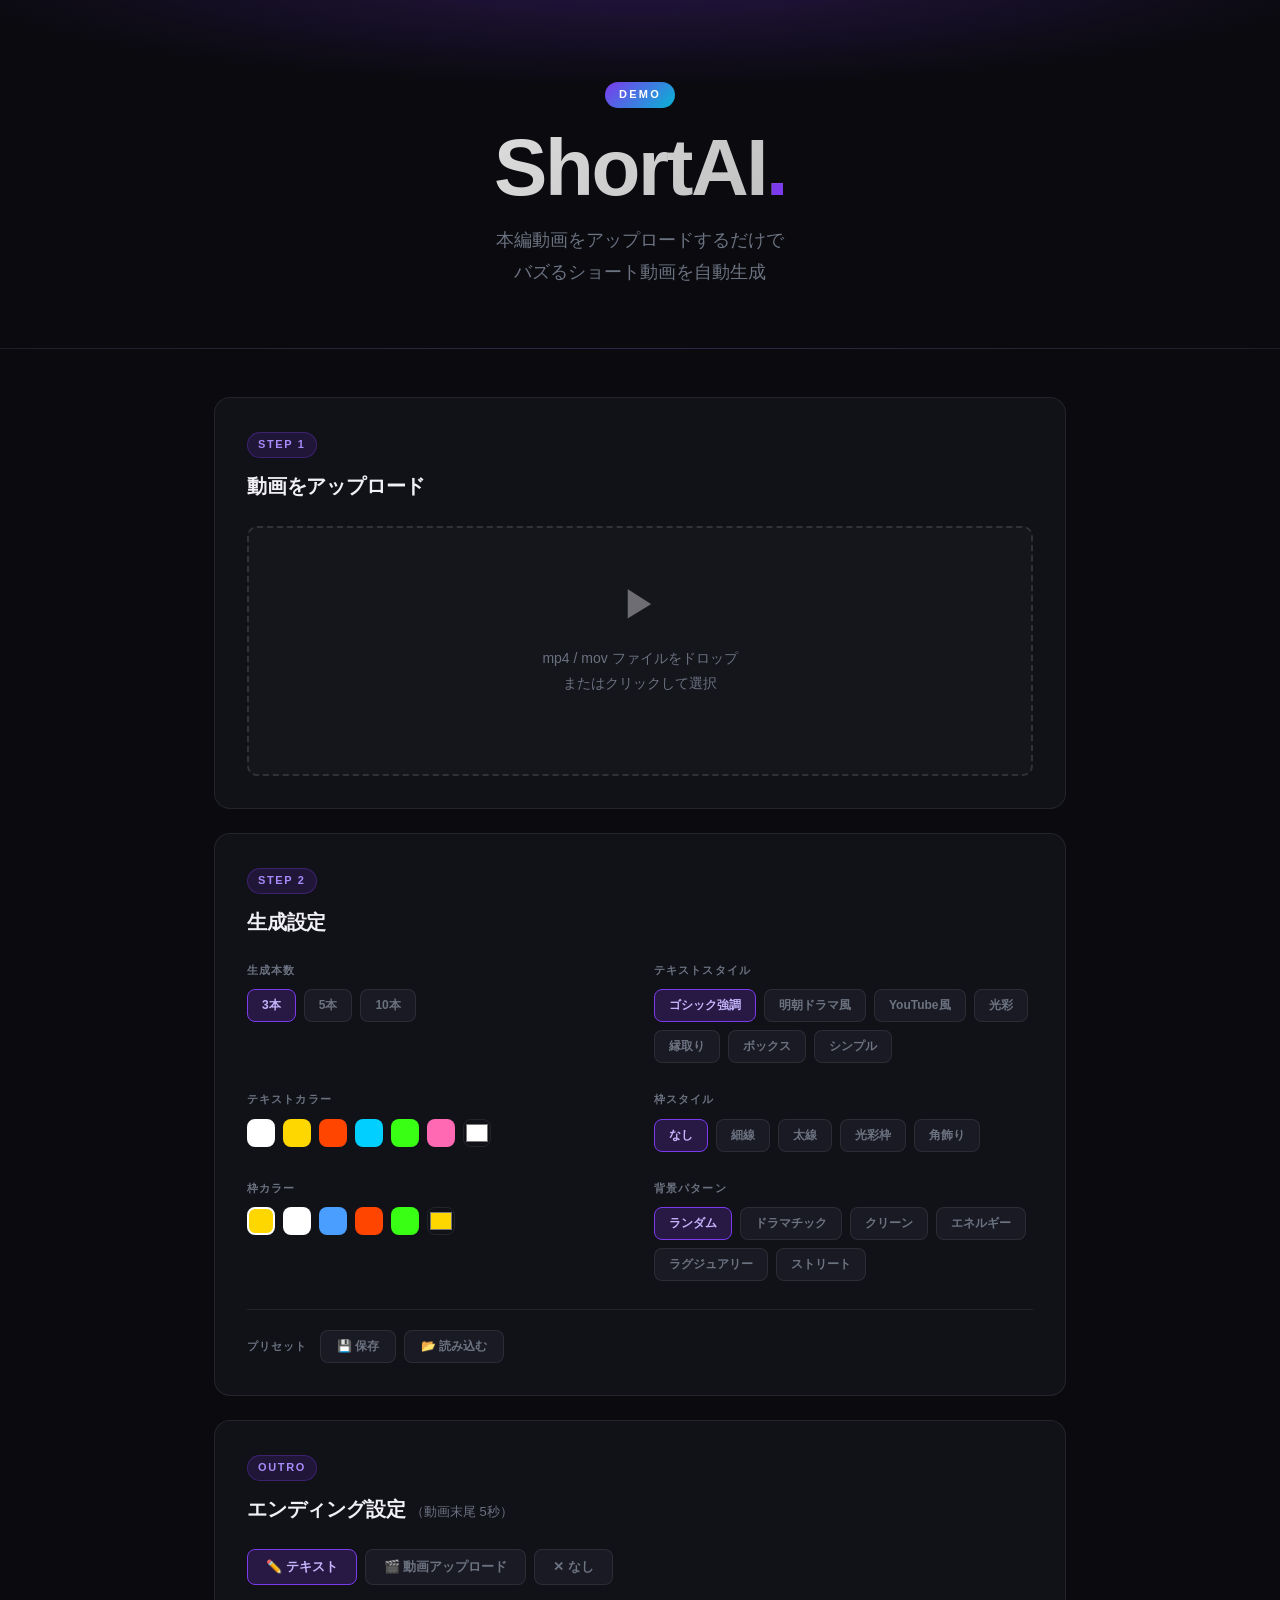
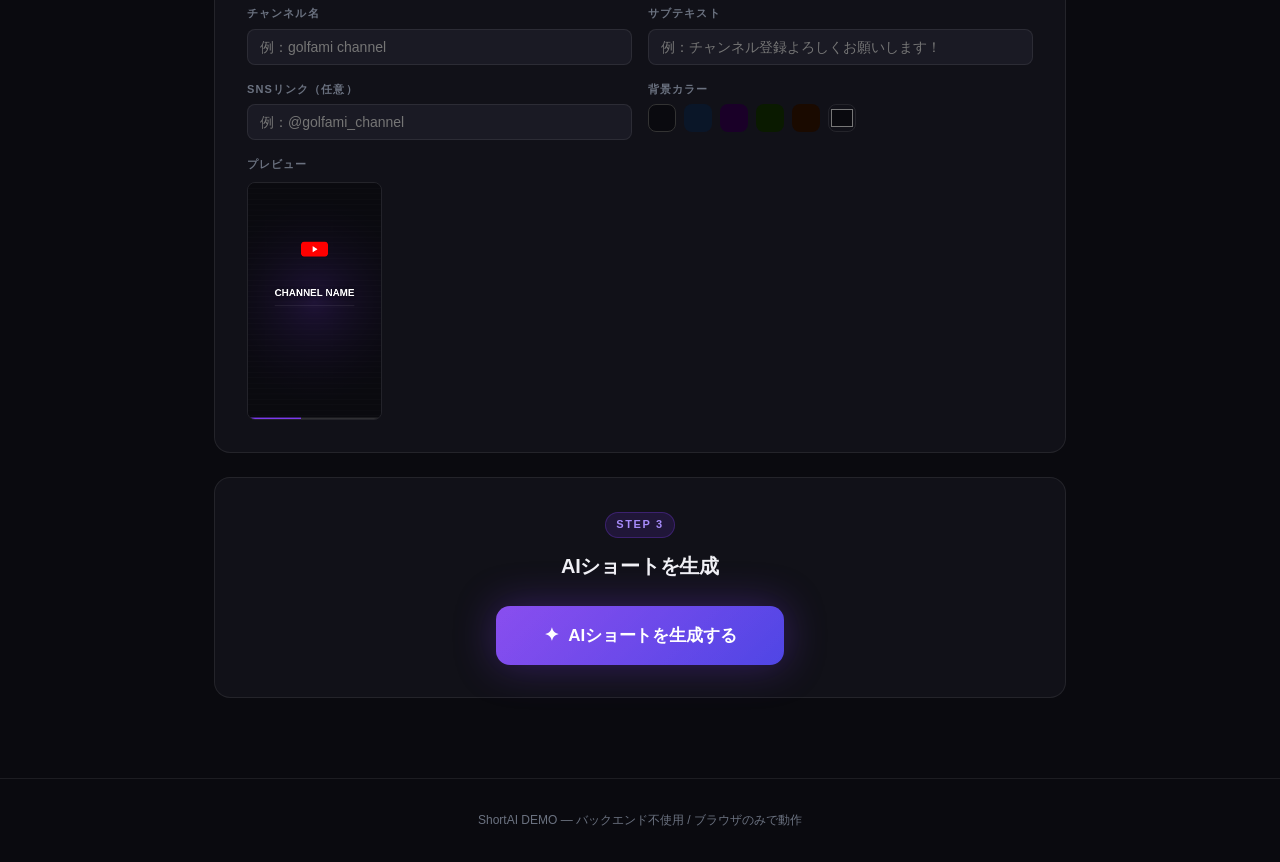
==== index.html @ 4ff707a5 "Initial commit: ShortAI demo app AI short video generation demo using HTML/CSS/JS only.  Co-Authored" ====
<!DOCTYPE html>
<html lang="ja">
<head>
  <meta charset="UTF-8" />
  <meta name="viewport" content="width=device-width, initial-scale=1.0" />
  <title>ShortAI — AIショート動画生成デモ</title>
  <link rel="stylesheet" href="style.css" />
</head>
<body>

  <!-- ========== HERO ========== -->
  <header class="hero">
    <div class="hero-badge">DEMO</div>
    <h1 class="hero-title">ShortAI<span class="hero-dot">.</span></h1>
    <p class="hero-subtitle">本編動画をアップロードするだけで<br>バズるショート動画を自動生成</p>
  </header>

  <!-- ========== MAIN APP ========== -->
  <main class="app-container">

    <!-- STEP 1: Upload -->
    <section class="card" id="upload-section">
      <div class="step-badge">STEP 1</div>
      <h2 class="card-title">動画をアップロード</h2>

      <div class="upload-zone" id="upload-zone">
        <input type="file" id="video-input" accept="video/mp4,video/quicktime,.mov" hidden />
        <div class="upload-icon">▶</div>
        <p class="upload-hint">mp4 / mov ファイルをドロップ<br>またはクリックして選択</p>
        <p class="upload-filename" id="upload-filename"></p>
      </div>

      <video id="source-video" controls style="display:none;"></video>
    </section>

    <!-- STEP 2: Settings -->
    <section class="card" id="settings-section">
      <div class="step-badge">STEP 2</div>
      <h2 class="card-title">生成設定</h2>

      <div class="settings-grid">

        <!-- 生成本数 -->
        <div class="setting-group">
          <label class="setting-label">生成本数</label>
          <div class="btn-group" id="count-group">
            <button class="toggle-btn active" data-value="3">3本</button>
            <button class="toggle-btn" data-value="5">5本</button>
            <button class="toggle-btn" data-value="10">10本</button>
          </div>
        </div>

        <!-- テキストスタイル -->
        <div class="setting-group">
          <label class="setting-label">テキストスタイル</label>
          <div class="btn-group" id="font-group">
            <button class="toggle-btn active" data-value="gothic">ゴシック強調</button>
            <button class="toggle-btn" data-value="mincho">明朝ドラマ風</button>
            <button class="toggle-btn" data-value="youtube">YouTube風</button>
            <button class="toggle-btn" data-value="glow">光彩</button>
            <button class="toggle-btn" data-value="stroke">縁取り</button>
            <button class="toggle-btn" data-value="box">ボックス</button>
            <button class="toggle-btn" data-value="simple">シンプル</button>
          </div>
        </div>

        <!-- テキストカラー -->
        <div class="setting-group">
          <label class="setting-label">テキストカラー</label>
          <div class="color-picker-row" id="text-color-group">
            <div class="color-dot active" data-color="#ffffff" style="background:#fff;" title="白"></div>
            <div class="color-dot" data-color="#FFD700" style="background:#FFD700;" title="ゴールド"></div>
            <div class="color-dot" data-color="#FF4500" style="background:#FF4500;" title="オレンジレッド"></div>
            <div class="color-dot" data-color="#00CFFF" style="background:#00CFFF;" title="シアン"></div>
            <div class="color-dot" data-color="#39FF14" style="background:#39FF14;" title="ネオングリーン"></div>
            <div class="color-dot" data-color="#FF69B4" style="background:#FF69B4;" title="ピンク"></div>
            <input type="color" id="custom-text-color" value="#ffffff" title="カスタム" />
          </div>
        </div>

        <!-- 枠スタイル -->
        <div class="setting-group">
          <label class="setting-label">枠スタイル</label>
          <div class="btn-group" id="border-group">
            <button class="toggle-btn active" data-value="none">なし</button>
            <button class="toggle-btn" data-value="thin">細線</button>
            <button class="toggle-btn" data-value="thick">太線</button>
            <button class="toggle-btn" data-value="glow">光彩枠</button>
            <button class="toggle-btn" data-value="corner">角飾り</button>
          </div>
        </div>

        <!-- 枠カラー -->
        <div class="setting-group">
          <label class="setting-label">枠カラー</label>
          <div class="color-picker-row" id="border-color-group">
            <div class="color-dot active" data-color="#FFD700" style="background:#FFD700;" title="ゴールド"></div>
            <div class="color-dot" data-color="#ffffff" style="background:#fff;" title="白"></div>
            <div class="color-dot" data-color="#4a9eff" style="background:#4a9eff;" title="ブルー"></div>
            <div class="color-dot" data-color="#FF4500" style="background:#FF4500;" title="レッド"></div>
            <div class="color-dot" data-color="#39FF14" style="background:#39FF14;" title="グリーン"></div>
            <input type="color" id="custom-border-color" value="#FFD700" title="カスタム" />
          </div>
        </div>

        <!-- パターン -->
        <div class="setting-group">
          <label class="setting-label">背景パターン</label>
          <div class="btn-group" id="pattern-group">
            <button class="toggle-btn active" data-value="random">ランダム</button>
            <button class="toggle-btn" data-value="dramatic">ドラマチック</button>
            <button class="toggle-btn" data-value="clean">クリーン</button>
            <button class="toggle-btn" data-value="energy">エネルギー</button>
            <button class="toggle-btn" data-value="luxury">ラグジュアリー</button>
            <button class="toggle-btn" data-value="street">ストリート</button>
          </div>
        </div>

      </div>

      <!-- プリセット保存 -->
      <div class="preset-bar">
        <span class="setting-label" style="margin:0;">プリセット</span>
        <div class="preset-actions">
          <button class="preset-btn" id="btn-save-preset">💾 保存</button>
          <button class="preset-btn" id="btn-load-preset">📂 読み込む</button>
        </div>
      </div>
    </section>

    <!-- STEP 2.5: Outro -->
    <section class="card" id="outro-section">
      <div class="step-badge">OUTRO</div>
      <h2 class="card-title">エンディング設定 <span class="card-title-sub">（動画末尾 5秒）</span></h2>

      <div class="outro-toggle-row">
        <button class="outro-mode-btn active" data-mode="text" id="outro-mode-text">✏️ テキスト</button>
        <button class="outro-mode-btn" data-mode="video" id="outro-mode-video">🎬 動画アップロード</button>
        <button class="outro-mode-btn" data-mode="none" id="outro-mode-none">✕ なし</button>
      </div>

      <!-- テキストモード -->
      <div id="outro-text-panel">
        <div class="outro-field-row">
          <div class="outro-field">
            <label class="setting-label">チャンネル名</label>
            <input type="text" id="outro-channel" placeholder="例：golfami channel" maxlength="40" />
          </div>
          <div class="outro-field">
            <label class="setting-label">サブテキスト</label>
            <input type="text" id="outro-sub" placeholder="例：チャンネル登録よろしくお願いします！" maxlength="60" />
          </div>
        </div>
        <div class="outro-field-row">
          <div class="outro-field">
            <label class="setting-label">SNSリンク（任意）</label>
            <input type="text" id="outro-sns" placeholder="例：@golfami_channel" maxlength="50" />
          </div>
          <div class="outro-field">
            <label class="setting-label">背景カラー</label>
            <div class="color-picker-row" id="outro-bg-group">
              <div class="color-dot active" data-color="#0a0a0f" style="background:#0a0a0f;border:1px solid #333;" title="ダーク"></div>
              <div class="color-dot" data-color="#0a1628" style="background:#0a1628;" title="ネイビー"></div>
              <div class="color-dot" data-color="#1a0028" style="background:#1a0028;" title="パープル"></div>
              <div class="color-dot" data-color="#0a1a00" style="background:#0a1a00;" title="グリーン"></div>
              <div class="color-dot" data-color="#1a0a00" style="background:#1a0a00;" title="ブラウン"></div>
              <input type="color" id="outro-bg-custom" value="#0a0a0f" />
            </div>
          </div>
        </div>
        <div class="outro-preview-wrap">
          <div class="outro-preview-label">プレビュー</div>
          <canvas id="outro-preview-canvas" width="270" height="480"></canvas>
        </div>
      </div>

      <!-- 動画モード -->
      <div id="outro-video-panel" style="display:none;">
        <div class="upload-zone upload-zone--sm" id="outro-upload-zone">
          <input type="file" id="outro-video-input" accept="video/mp4,video/quicktime,.mov" hidden />
          <div class="upload-icon" style="font-size:24px;">🎬</div>
          <p class="upload-hint">エンディング動画をドロップ<br>またはクリックして選択</p>
          <p class="upload-filename" id="outro-filename"></p>
        </div>
        <p class="outro-note">※ 先頭から5秒が使用されます。推奨：9:16縦型</p>
      </div>
    </section>

    <!-- STEP 3: Generate -->
    <section class="card center-card" id="generate-section">
      <div class="step-badge">STEP 3</div>
      <h2 class="card-title">AIショートを生成</h2>
      <button class="generate-btn" id="generate-btn">
        <span class="generate-icon">✦</span> AIショートを生成する
      </button>
    </section>

    <!-- RESULTS -->
    <section id="results-section" style="display:none;">
      <div class="results-header">
        <h2 class="results-title">生成されたショート動画</h2>
        <div class="results-actions">
          <button class="regen-btn" id="regen-btn">🎲 タイトルを再生成</button>
          <button class="regen-btn" id="dl-all-btn">⬇ 全てダウンロード</button>
        </div>
      </div>

      <!-- ツールバー：表示切替 / 選択操作 -->
      <div class="results-toolbar">
        <!-- 表示切替 -->
        <div class="view-toggle">
          <button class="view-btn active" id="btn-view-grid" title="グリッド表示">
            <svg width="16" height="16" viewBox="0 0 16 16" fill="currentColor">
              <rect x="0" y="0" width="6" height="6" rx="1"/><rect x="10" y="0" width="6" height="6" rx="1"/>
              <rect x="0" y="10" width="6" height="6" rx="1"/><rect x="10" y="10" width="6" height="6" rx="1"/>
            </svg>
            グリッド
          </button>
          <button class="view-btn" id="btn-view-list" title="リスト表示">
            <svg width="16" height="16" viewBox="0 0 16 16" fill="currentColor">
              <rect x="0" y="1" width="16" height="3" rx="1"/><rect x="0" y="7" width="16" height="3" rx="1"/>
              <rect x="0" y="13" width="16" height="3" rx="1"/>
            </svg>
            リスト
          </button>
        </div>

        <!-- 選択操作 -->
        <div class="select-toolbar">
          <button class="sel-btn" id="btn-select-all">☑ 全選択</button>
          <button class="sel-btn" id="btn-deselect-all">☐ 全解除</button>
          <button class="sel-btn sel-btn--dl" id="btn-dl-selected" disabled>⬇ 選択をDL (<span id="sel-count">0</span>)</button>
        </div>
      </div>

      <div class="previews-grid" id="previews-grid"></div>
    </section>

  </main>

  <footer class="footer">
    <p>ShortAI DEMO — バックエンド不使用 / ブラウザのみで動作</p>
  </footer>

  <!-- Preset Modal -->
  <div class="modal-overlay" id="preset-save-modal">
    <div class="modal">
      <h3>プリセットを保存</h3>
      <div class="modal-field">
        <label>プリセット名</label>
        <input type="text" id="preset-name-input" placeholder="例：ゴルフ動画用" />
      </div>
      <div class="modal-btns">
        <button class="modal-btn-primary" id="preset-save-confirm">保存</button>
        <button class="modal-btn-cancel" id="preset-save-cancel">キャンセル</button>
      </div>
    </div>
  </div>

  <div class="modal-overlay" id="preset-load-modal">
    <div class="modal">
      <h3>保存済みプリセット</h3>
      <div id="preset-list"></div>
      <div class="modal-btns">
        <button class="modal-btn-cancel" id="preset-load-close">閉じる</button>
      </div>
    </div>
  </div>

  <div class="toast" id="toast"></div>

  <script src="script.js"></script>
</body>
</html>
---- style.css ----
/* ===== RESET & BASE ===== */
*, *::before, *::after { box-sizing: border-box; margin: 0; padding: 0; }

:root {
  --bg: #0a0a0f;
  --surface: #111118;
  --surface2: #1a1a24;
  --border: rgba(255,255,255,0.08);
  --accent: #7c3aed;
  --accent2: #06b6d4;
  --text: #f1f1f5;
  --muted: #6b7280;
  --radius: 16px;
  --radius-sm: 10px;
}

html { scroll-behavior: smooth; }

body {
  background: var(--bg);
  color: var(--text);
  font-family: -apple-system, 'Hiragino Sans', 'Yu Gothic UI', sans-serif;
  min-height: 100vh;
  line-height: 1.6;
}

/* ===== HERO ===== */
.hero {
  text-align: center;
  padding: 80px 24px 60px;
  background: radial-gradient(ellipse 80% 50% at 50% -10%, rgba(124,58,237,0.25) 0%, transparent 70%);
  border-bottom: 1px solid var(--border);
}
.hero-badge {
  display: inline-block;
  background: linear-gradient(135deg, var(--accent), var(--accent2));
  color: #fff;
  font-size: 11px;
  font-weight: 700;
  letter-spacing: 0.2em;
  padding: 4px 14px;
  border-radius: 999px;
  margin-bottom: 20px;
}
.hero-title {
  font-size: clamp(48px, 8vw, 80px);
  font-weight: 900;
  letter-spacing: -0.03em;
  background: linear-gradient(135deg, #fff 0%, rgba(255,255,255,0.6) 100%);
  -webkit-background-clip: text;
  -webkit-text-fill-color: transparent;
  background-clip: text;
  line-height: 1;
  margin-bottom: 4px;
}
.hero-dot { -webkit-text-fill-color: #7c3aed; }
.hero-subtitle {
  color: var(--muted);
  font-size: clamp(15px, 2.5vw, 18px);
  margin-top: 16px;
  line-height: 1.8;
}

/* ===== APP CONTAINER ===== */
.app-container {
  max-width: 900px;
  margin: 0 auto;
  padding: 48px 24px 80px;
  display: flex;
  flex-direction: column;
  gap: 24px;
}

/* ===== CARD ===== */
.card {
  background: var(--surface);
  border: 1px solid var(--border);
  border-radius: var(--radius);
  padding: 32px;
  position: relative;
  transition: border-color 0.2s;
}
.card:hover { border-color: rgba(124,58,237,0.3); }
.center-card { text-align: center; }

.step-badge {
  display: inline-block;
  background: rgba(124,58,237,0.15);
  color: #a78bfa;
  font-size: 11px;
  font-weight: 700;
  letter-spacing: 0.15em;
  padding: 3px 10px;
  border-radius: 999px;
  margin-bottom: 12px;
  border: 1px solid rgba(124,58,237,0.3);
}
.card-title {
  font-size: 20px;
  font-weight: 700;
  margin-bottom: 24px;
  letter-spacing: -0.01em;
}

/* ===== UPLOAD ZONE ===== */
.upload-zone {
  border: 2px dashed rgba(255,255,255,0.12);
  border-radius: var(--radius-sm);
  padding: 48px 24px;
  text-align: center;
  cursor: pointer;
  transition: all 0.2s;
  background: rgba(255,255,255,0.02);
}
.upload-zone:hover, .upload-zone.drag-over {
  border-color: var(--accent);
  background: rgba(124,58,237,0.06);
}
.upload-icon { font-size: 36px; margin-bottom: 12px; opacity: 0.4; }
.upload-hint { color: var(--muted); font-size: 14px; line-height: 1.8; }
.upload-filename { margin-top: 12px; font-size: 13px; color: #a78bfa; font-weight: 600; min-height: 18px; }
#source-video {
  margin-top: 20px; width: 100%;
  border-radius: var(--radius-sm); max-height: 300px; background: #000;
}

/* ===== SETTINGS ===== */
.settings-grid {
  display: grid;
  grid-template-columns: 1fr 1fr;
  gap: 28px;
}
@media (max-width: 600px) { .settings-grid { grid-template-columns: 1fr; } }

.setting-group {}
.setting-label {
  display: block;
  font-size: 11px;
  font-weight: 700;
  color: var(--muted);
  letter-spacing: 0.1em;
  text-transform: uppercase;
  margin-bottom: 10px;
}

.btn-group { display: flex; flex-wrap: wrap; gap: 8px; }

.toggle-btn {
  background: var(--surface2);
  color: var(--muted);
  border: 1px solid var(--border);
  border-radius: 8px;
  padding: 7px 14px;
  font-size: 12px;
  font-weight: 600;
  cursor: pointer;
  transition: all 0.15s;
  font-family: inherit;
}
.toggle-btn:hover { border-color: var(--accent); color: var(--text); }
.toggle-btn.active {
  background: rgba(124,58,237,0.2);
  border-color: var(--accent);
  color: #c4b5fd;
}

/* ===== COLOR PICKER ROW ===== */
.color-picker-row {
  display: flex;
  align-items: center;
  gap: 8px;
  flex-wrap: wrap;
}
.color-dot {
  width: 28px; height: 28px;
  border-radius: 8px;
  cursor: pointer;
  border: 2px solid transparent;
  transition: border-color 0.15s, transform 0.15s;
  flex-shrink: 0;
}
.color-dot:hover { transform: scale(1.12); }
.color-dot.active { border-color: #fff; }
.color-picker-row input[type=color] {
  width: 28px; height: 28px;
  border-radius: 8px;
  border: 1px solid var(--border);
  background: none;
  cursor: pointer;
  padding: 0;
  flex-shrink: 0;
}

/* ===== PRESET BAR ===== */
.preset-bar {
  display: flex;
  align-items: center;
  gap: 12px;
  margin-top: 28px;
  padding-top: 20px;
  border-top: 1px solid var(--border);
}
.preset-actions { display: flex; gap: 8px; }
.preset-btn {
  background: var(--surface2);
  border: 1px solid var(--border);
  color: var(--muted);
  padding: 7px 16px;
  border-radius: 8px;
  font-size: 12px;
  font-weight: 600;
  cursor: pointer;
  transition: all 0.15s;
  font-family: inherit;
}
.preset-btn:hover { border-color: var(--accent2); color: var(--accent2); }

/* ===== OUTRO SECTION ===== */
.card-title-sub {
  font-size: 13px;
  font-weight: 400;
  color: var(--muted);
  letter-spacing: 0;
}
.outro-toggle-row {
  display: flex;
  gap: 8px;
  margin-bottom: 20px;
  flex-wrap: wrap;
}
.outro-mode-btn {
  padding: 8px 18px;
  background: var(--surface2);
  border: 1px solid var(--border);
  border-radius: 8px;
  color: var(--muted);
  font-size: 13px;
  font-weight: 600;
  cursor: pointer;
  transition: all 0.15s;
  font-family: inherit;
}
.outro-mode-btn:hover { border-color: #555; color: var(--text); }
.outro-mode-btn.active {
  background: rgba(124,58,237,0.2);
  border-color: var(--accent);
  color: #c4b5fd;
}
.outro-field-row {
  display: grid;
  grid-template-columns: 1fr 1fr;
  gap: 16px;
  margin-bottom: 16px;
}
@media (max-width: 600px) { .outro-field-row { grid-template-columns: 1fr; } }
.outro-field {}
.outro-field label { display: block; font-size: 11px; font-weight: 700; color: var(--muted); letter-spacing: .1em; text-transform: uppercase; margin-bottom: 6px; }
.outro-field input {
  width: 100%;
  background: var(--surface2);
  border: 1px solid var(--border);
  border-radius: 8px;
  color: var(--text);
  font-size: 14px;
  padding: 9px 12px;
  outline: none;
  font-family: inherit;
  transition: border-color 0.15s;
}
.outro-field input:focus { border-color: var(--accent); }
.outro-preview-wrap {
  margin-top: 8px;
  display: flex;
  flex-direction: column;
  gap: 8px;
}
.outro-preview-label {
  font-size: 11px;
  font-weight: 700;
  color: var(--muted);
  letter-spacing: .1em;
  text-transform: uppercase;
}
#outro-preview-canvas {
  width: 135px;
  border-radius: 8px;
  border: 1px solid var(--border);
}
.upload-zone--sm { padding: 28px 16px; }
.outro-note {
  font-size: 12px;
  color: var(--muted);
  margin-top: 10px;
  letter-spacing: 0.03em;
}

/* ===== GENERATE BUTTON ===== */
.generate-btn {
  display: inline-flex;
  align-items: center;
  gap: 10px;
  background: linear-gradient(135deg, var(--accent), #4f46e5);
  color: #fff;
  border: none;
  border-radius: 14px;
  padding: 18px 48px;
  font-size: 17px;
  font-weight: 700;
  cursor: pointer;
  transition: all 0.2s;
  font-family: inherit;
  letter-spacing: -0.01em;
  box-shadow: 0 0 40px rgba(124,58,237,0.35);
  position: relative;
  overflow: hidden;
}
.generate-btn::after {
  content: '';
  position: absolute; inset: 0;
  background: linear-gradient(135deg, rgba(255,255,255,0.1), transparent);
  pointer-events: none;
}
.generate-btn:hover { transform: translateY(-2px); box-shadow: 0 4px 60px rgba(124,58,237,0.5); }
.generate-btn:active { transform: translateY(0); }
.generate-btn.loading { pointer-events: none; opacity: 0.7; }
.generate-icon { font-size: 18px; }

/* ===== SCENE BADGE ===== */
.scene-badge {
  padding: 2px 14px 8px;
  display: flex;
  align-items: center;
  gap: 8px;
  flex-wrap: wrap;
}
.scene-type {
  font-size: 11px;
  font-weight: 700;
  background: rgba(6,182,212,0.15);
  color: var(--accent2);
  border: 1px solid rgba(6,182,212,0.3);
  padding: 2px 8px;
  border-radius: 999px;
}
.scene-time {
  font-size: 11px;
  color: var(--muted);
  font-weight: 600;
  letter-spacing: 0.04em;
}

/* ===== RESULTS ===== */
#results-section { margin-top: 16px; }

.results-header {
  display: flex;
  align-items: center;
  justify-content: space-between;
  margin-bottom: 16px;
  flex-wrap: wrap;
  gap: 12px;
}
.results-title { font-size: 22px; font-weight: 700; letter-spacing: -0.02em; }
.results-actions { display: flex; gap: 8px; flex-wrap: wrap; }

.regen-btn {
  background: var(--surface);
  border: 1px solid var(--border);
  color: var(--text);
  padding: 10px 18px;
  border-radius: 10px;
  font-size: 13px;
  font-weight: 600;
  cursor: pointer;
  transition: all 0.15s;
  font-family: inherit;
}
.regen-btn:hover { border-color: var(--accent2); color: var(--accent2); }

/* ===== RESULTS TOOLBAR ===== */
.results-toolbar {
  display: flex;
  align-items: center;
  justify-content: space-between;
  flex-wrap: wrap;
  gap: 12px;
  padding: 12px 16px;
  background: var(--surface);
  border: 1px solid var(--border);
  border-radius: 12px;
  margin-bottom: 20px;
}

/* View toggle */
.view-toggle { display: flex; gap: 4px; }
.view-btn {
  display: flex;
  align-items: center;
  gap: 6px;
  padding: 7px 14px;
  background: transparent;
  border: 1px solid var(--border);
  border-radius: 8px;
  color: var(--muted);
  font-size: 12px;
  font-weight: 600;
  cursor: pointer;
  transition: all 0.15s;
  font-family: inherit;
}
.view-btn:hover { border-color: #555; color: var(--text); }
.view-btn.active {
  background: rgba(124,58,237,0.2);
  border-color: var(--accent);
  color: #c4b5fd;
}

/* Selection toolbar */
.select-toolbar { display: flex; gap: 8px; flex-wrap: wrap; align-items: center; }
.sel-btn {
  padding: 7px 14px;
  background: var(--surface2);
  border: 1px solid var(--border);
  border-radius: 8px;
  color: var(--muted);
  font-size: 12px;
  font-weight: 600;
  cursor: pointer;
  transition: all 0.15s;
  font-family: inherit;
}
.sel-btn:hover { border-color: #555; color: var(--text); }
.sel-btn--dl {
  background: rgba(74,158,255,0.1);
  border-color: rgba(74,158,255,0.3);
  color: #60a5fa;
}
.sel-btn--dl:hover:not(:disabled) { background: #4a9eff; color: #fff; border-color: #4a9eff; }
.sel-btn--dl:disabled { opacity: 0.4; cursor: not-allowed; }

/* Selection checkbox on card */
.card-select-check {
  position: absolute;
  top: 10px;
  right: 10px;
  z-index: 20;
  cursor: pointer;
}
.card-select-check input { display: none; }
.card-check-box {
  display: block;
  width: 22px; height: 22px;
  border-radius: 6px;
  border: 2px solid rgba(255,255,255,0.4);
  background: rgba(0,0,0,0.5);
  backdrop-filter: blur(4px);
  transition: all 0.15s;
  position: relative;
}
.card-select-check input:checked + .card-check-box {
  background: var(--accent);
  border-color: var(--accent);
}
.card-select-check input:checked + .card-check-box::after {
  content: '✓';
  position: absolute;
  inset: 0;
  display: flex;
  align-items: center;
  justify-content: center;
  color: #fff;
  font-size: 13px;
  font-weight: 700;
}
.short-card.selected {
  border-color: var(--accent);
  box-shadow: 0 0 0 2px rgba(124,58,237,0.4);
}

/* ===== LIST VIEW ===== */
.previews-list {
  display: flex;
  flex-direction: column;
  gap: 12px;
}
.previews-list .short-card {
  display: grid;
  grid-template-columns: auto 100px 1fr auto;
  align-items: center;
  gap: 16px;
  padding: 12px 16px;
  border-radius: 12px;
}
.previews-list .short-card-label {
  padding: 0;
  font-size: 11px;
  white-space: nowrap;
}
.previews-list .scene-badge { padding: 0; }
.previews-list .short-canvas-wrap {
  width: 100px;
  flex-shrink: 0;
  border-radius: 8px;
}
.previews-list .card-select-check { position: relative; top: auto; right: auto; }
.previews-list .short-card-actions {
  padding: 0;
  flex-direction: column;
  gap: 6px;
  min-width: 140px;
}
/* List-view meta */
.card-list-meta { display: none; flex-direction: column; gap: 4px; flex: 1; }
.previews-list .card-list-meta { display: flex; }
.list-meta-title {
  font-size: 14px;
  font-weight: 700;
  color: var(--text);
  line-height: 1.4;
}
.list-meta-scene {
  font-size: 12px;
  color: var(--muted);
}
/* Hide scene badge + label redundancy in list mode */
.previews-list .short-card-label,
.previews-list .scene-badge { display: none; }

/* ===== PREVIEWS GRID ===== */
.previews-grid {
  display: grid;
  grid-template-columns: repeat(auto-fill, minmax(200px, 1fr));
  gap: 20px;
}

/* ===== SHORT CARD ===== */
.short-card {
  background: var(--surface);
  border: 1px solid var(--border);
  border-radius: var(--radius);
  overflow: hidden;
  transition: transform 0.2s, box-shadow 0.2s;
}
.short-card:hover {
  transform: translateY(-4px);
  box-shadow: 0 12px 40px rgba(0,0,0,0.5);
}

.short-card-label {
  padding: 10px 14px 6px;
  font-size: 11px;
  font-weight: 700;
  letter-spacing: 0.1em;
  color: var(--muted);
  text-transform: uppercase;
}

/* Canvas wrap — 9:16 */
.short-canvas-wrap {
  position: relative;
  width: 100%;
  aspect-ratio: 9 / 16;
  overflow: hidden;
  background: #000;
  cursor: pointer;
}
/* Show scrub cursor at bottom of canvas */
.short-canvas-wrap.is-playing { cursor: default; }
.short-canvas-wrap.is-playing:hover { cursor: ew-resize; }
.short-canvas {
  width: 100%;
  height: 100%;
  display: block;
  object-fit: cover;
}

/* Play button overlay */
.card-play-btn {
  position: absolute;
  bottom: 12px;
  left: 50%;
  transform: translateX(-50%);
  width: 48px;
  height: 48px;
  border-radius: 50%;
  background: rgba(0,0,0,0.55);
  border: 2px solid rgba(255,255,255,0.7);
  color: #fff;
  font-size: 16px;
  cursor: pointer;
  display: flex;
  align-items: center;
  justify-content: center;
  backdrop-filter: blur(4px);
  transition: all 0.2s;
  z-index: 10;
  opacity: 0;
}
.short-canvas-wrap:hover .card-play-btn { opacity: 1; }
.card-play-btn.active {
  opacity: 1;
  background: rgba(124,58,237,0.75);
  border-color: #a78bfa;
}
.card-play-btn:hover {
  transform: translateX(-50%) scale(1.1);
  background: rgba(124,58,237,0.85);
  border-color: #a78bfa;
}

.short-video-overlay {
  position: absolute;
  inset: 0;
  width: 100%; height: 100%;
  object-fit: cover;
  opacity: 0;
  transition: opacity 0.3s;
  z-index: 2;
}
.short-card:hover .short-video-overlay { opacity: 0.6; }

/* Card meta */
.short-card-meta {
  padding: 10px 14px 6px;
  display: flex;
  align-items: center;
  justify-content: space-between;
}
.short-card-num { font-size: 12px; color: var(--muted); font-weight: 600; }
.short-card-tag {
  font-size: 10px;
  background: rgba(124,58,237,0.15);
  color: #a78bfa;
  padding: 3px 8px;
  border-radius: 999px;
  font-weight: 700;
  letter-spacing: 0.05em;
  border: 1px solid rgba(124,58,237,0.25);
}

/* Card actions */
.short-card-actions {
  display: flex;
  gap: 8px;
  padding: 0 12px 14px;
}
.short-dl-btn {
  flex: 1;
  padding: 8px;
  background: rgba(74,158,255,0.1);
  border: 1px solid rgba(74,158,255,0.3);
  border-radius: 8px;
  color: #60a5fa;
  font-size: 12px;
  font-weight: 700;
  cursor: pointer;
  transition: all 0.15s;
  font-family: inherit;
  text-align: center;
}
.short-dl-btn:hover { background: #4a9eff; color: #fff; border-color: #4a9eff; }
.short-regen-btn {
  width: 36px;
  padding: 8px;
  background: var(--surface2);
  border: 1px solid var(--border);
  border-radius: 8px;
  color: var(--muted);
  font-size: 14px;
  cursor: pointer;
  transition: all 0.15s;
  text-align: center;
}
.short-regen-btn:hover { border-color: var(--accent); color: var(--text); }

/* ===== LOADING SPINNER ===== */
.loading-overlay {
  display: none;
  position: fixed; inset: 0;
  background: rgba(10,10,15,0.85);
  z-index: 100;
  align-items: center;
  justify-content: center;
  flex-direction: column;
  gap: 20px;
  backdrop-filter: blur(8px);
}
.loading-overlay.show { display: flex; }
.spinner {
  width: 56px; height: 56px;
  border: 3px solid rgba(124,58,237,0.2);
  border-top-color: var(--accent);
  border-radius: 50%;
  animation: spin 0.8s linear infinite;
}
@keyframes spin { to { transform: rotate(360deg); } }
.loading-text { color: var(--text); font-size: 16px; font-weight: 600; }
.loading-sub { color: var(--muted); font-size: 13px; }

.analysis-bar-wrap {
  width: 260px;
  height: 4px;
  background: rgba(255,255,255,0.1);
  border-radius: 2px;
  overflow: hidden;
  margin-top: 4px;
}
.analysis-bar {
  height: 100%;
  background: linear-gradient(90deg, var(--accent), var(--accent2));
  border-radius: 2px;
  transition: width 0.3s ease;
  width: 0%;
}

/* ===== MODAL ===== */
.modal-overlay {
  display: none;
  position: fixed; inset: 0;
  background: rgba(0,0,0,0.7);
  z-index: 200;
  align-items: center;
  justify-content: center;
  backdrop-filter: blur(6px);
}
.modal-overlay.open { display: flex; }
.modal {
  background: #1a1a24;
  border: 1px solid rgba(255,255,255,0.1);
  border-radius: 16px;
  padding: 28px;
  width: 90%; max-width: 440px;
}
.modal h3 { font-size: 16px; font-weight: 700; margin-bottom: 20px; }
.modal-field { margin-bottom: 16px; }
.modal-field label { display: block; font-size: 12px; color: var(--muted); margin-bottom: 6px; }
.modal-field input {
  width: 100%; background: #111118; border: 1px solid rgba(255,255,255,0.1);
  border-radius: 8px; color: #fff; font-size: 14px; padding: 10px 12px;
  outline: none; font-family: inherit;
}
.modal-field input:focus { border-color: var(--accent); }
.modal-btns { display: flex; gap: 10px; margin-top: 16px; }
.modal-btns button { flex: 1; padding: 10px; border-radius: 8px; cursor: pointer; font-size: 13px; font-family: inherit; font-weight: 600; }
.modal-btn-primary { background: var(--accent); border: none; color: #fff; }
.modal-btn-primary:hover { opacity: 0.85; }
.modal-btn-cancel { background: var(--surface2); border: 1px solid var(--border); color: var(--muted); }
.modal-btn-cancel:hover { color: var(--text); }

/* Preset list */
.preset-item {
  display: flex; align-items: center; justify-content: space-between;
  padding: 10px 0; border-bottom: 1px solid rgba(255,255,255,0.06);
  font-size: 14px;
}
.preset-item:last-child { border-bottom: none; }
.preset-apply-btn {
  padding: 5px 12px; background: var(--accent); border: none;
  border-radius: 6px; color: #fff; font-size: 12px; cursor: pointer;
}
.preset-delete-btn {
  padding: 5px 10px; background: var(--surface2); border: 1px solid var(--border);
  border-radius: 6px; color: var(--muted); font-size: 12px; cursor: pointer;
}

/* ===== TOAST ===== */
.toast {
  position: fixed;
  bottom: 28px; right: 28px;
  background: #1a1a24;
  border: 1px solid rgba(255,255,255,0.12);
  border-radius: 10px;
  padding: 12px 20px;
  font-size: 13px;
  color: var(--text);
  z-index: 300;
  opacity: 0;
  transform: translateY(8px);
  transition: opacity 0.3s, transform 0.3s;
  pointer-events: none;
}
.toast.show { opacity: 1; transform: translateY(0); }

/* ===== FOOTER ===== */
.footer {
  text-align: center;
  padding: 32px 24px;
  color: var(--muted);
  font-size: 12px;
  border-top: 1px solid var(--border);
}

/* ===== SCROLLBAR ===== */
::-webkit-scrollbar { width: 6px; }
::-webkit-scrollbar-track { background: var(--bg); }
::-webkit-scrollbar-thumb { background: var(--surface2); border-radius: 3px; }
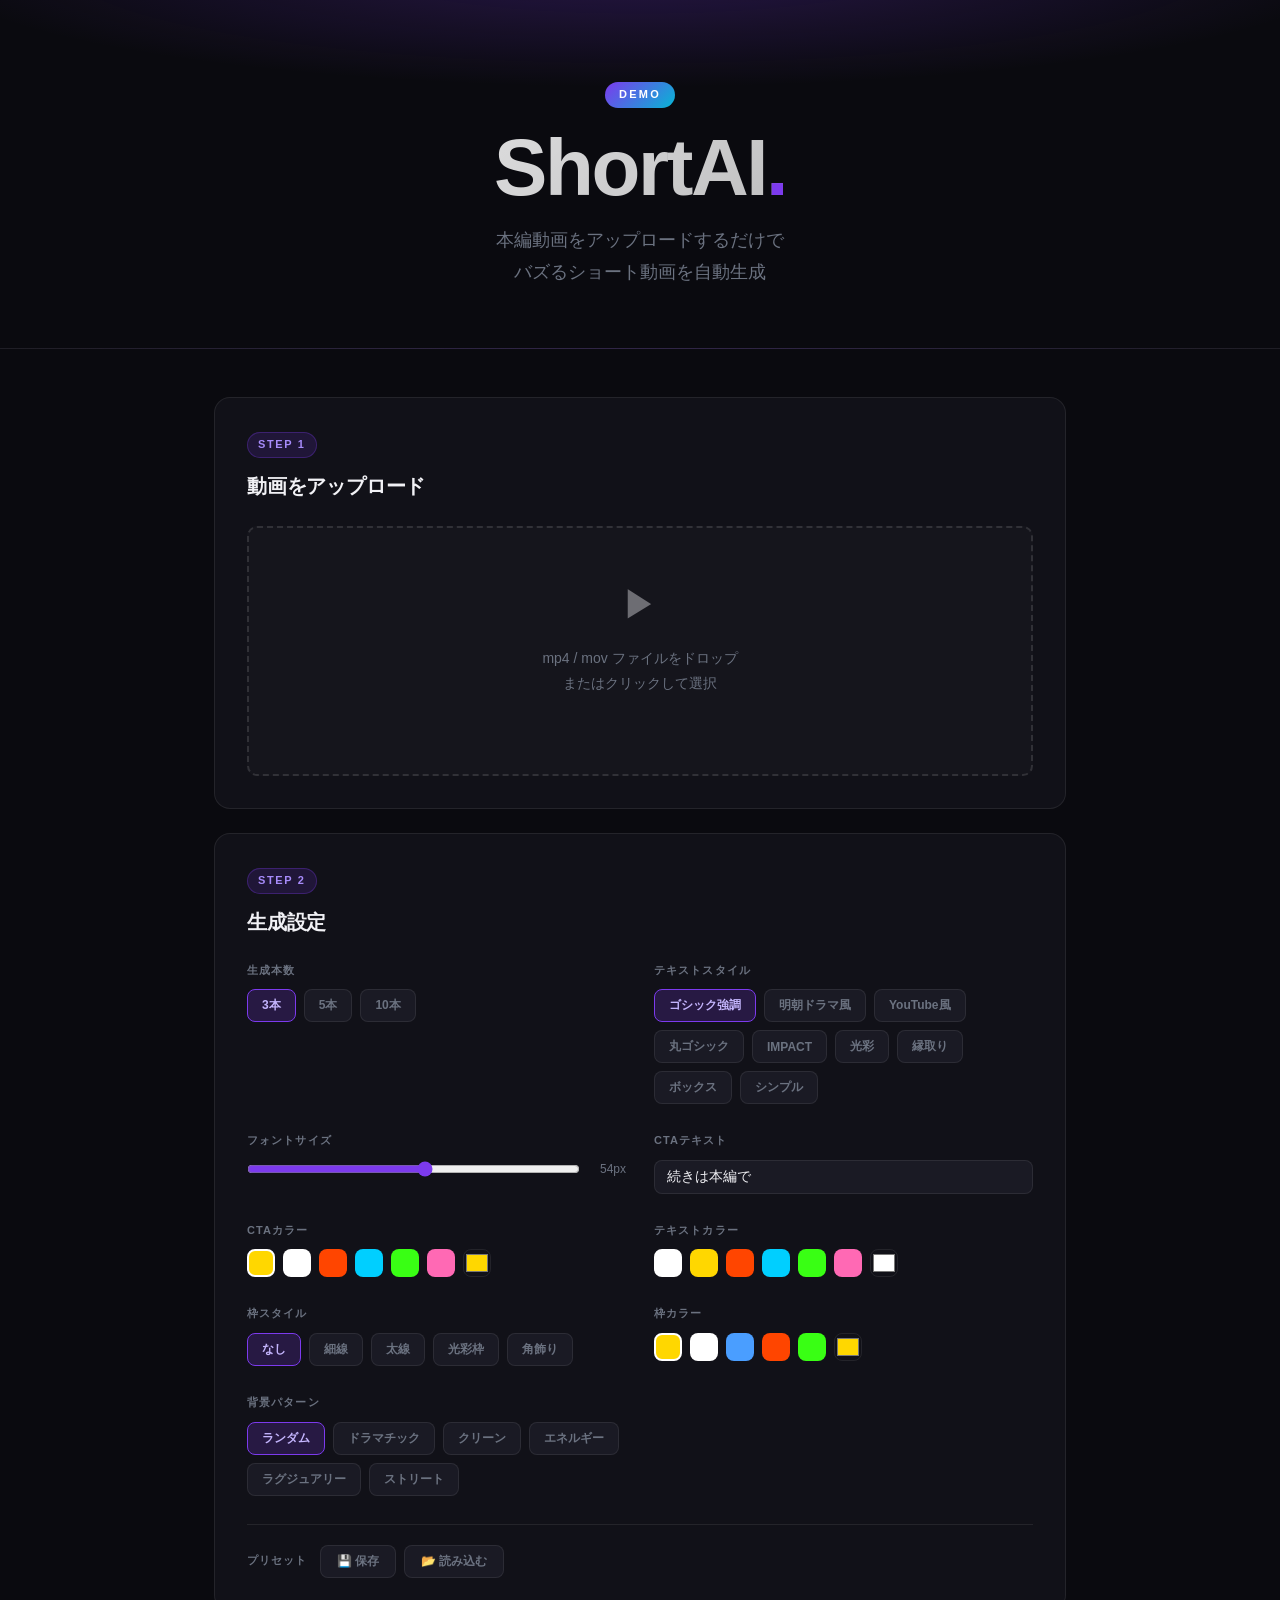
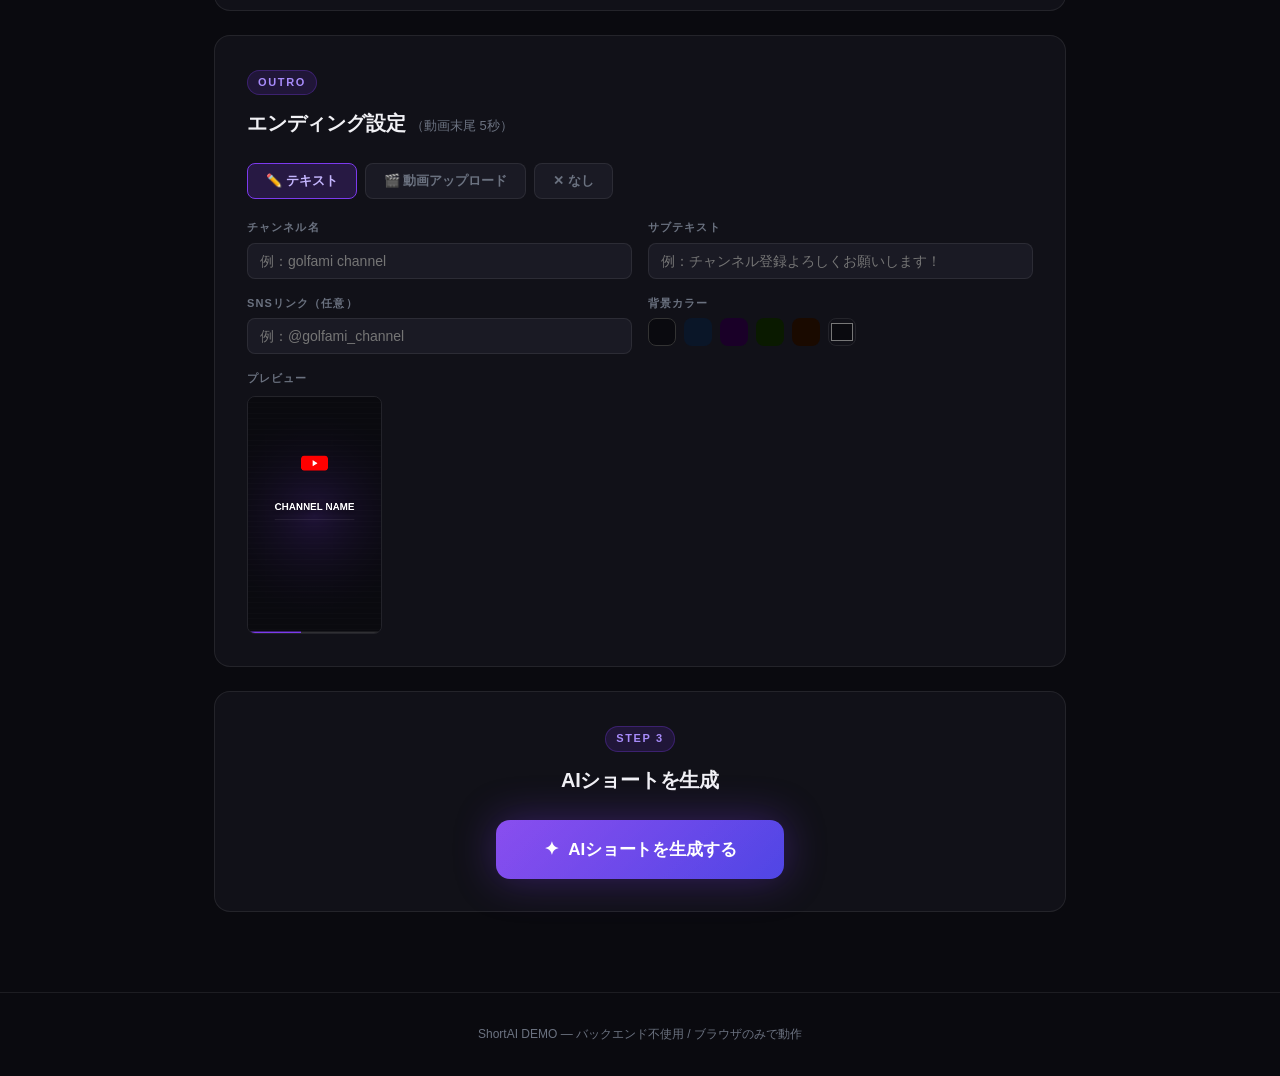
==== commit 86ecd51e: "short-generator-appの機能を統合 - フォントサイズスライダー追加（24〜80px） - 丸ゴシック・IMPACTフォント追加 - CTAテキストをカスタマイズ可能に - CTAカラ" ====
--- a/index.html
+++ b/index.html
@@ -57,10 +57,41 @@
             <button class="toggle-btn active" data-value="gothic">ゴシック強調</button>
             <button class="toggle-btn" data-value="mincho">明朝ドラマ風</button>
             <button class="toggle-btn" data-value="youtube">YouTube風</button>
+            <button class="toggle-btn" data-value="rounded">丸ゴシック</button>
+            <button class="toggle-btn" data-value="impact">IMPACT</button>
             <button class="toggle-btn" data-value="glow">光彩</button>
             <button class="toggle-btn" data-value="stroke">縁取り</button>
             <button class="toggle-btn" data-value="box">ボックス</button>
             <button class="toggle-btn" data-value="simple">シンプル</button>
+          </div>
+        </div>
+
+        <!-- フォントサイズ -->
+        <div class="setting-group">
+          <label class="setting-label">フォントサイズ</label>
+          <div class="range-row">
+            <input type="range" id="font-size-slider" min="24" max="80" value="54" />
+            <span class="range-val" id="font-size-val">54px</span>
+          </div>
+        </div>
+
+        <!-- CTAテキスト -->
+        <div class="setting-group">
+          <label class="setting-label">CTAテキスト</label>
+          <input type="text" id="cta-text-input" class="setting-text-input" value="続きは本編で" maxlength="20" placeholder="続きは本編で" />
+        </div>
+
+        <!-- CTAカラー -->
+        <div class="setting-group">
+          <label class="setting-label">CTAカラー</label>
+          <div class="color-picker-row" id="cta-color-group">
+            <div class="color-dot active" data-color="#FFD700" style="background:#FFD700;" title="ゴールド"></div>
+            <div class="color-dot" data-color="#ffffff" style="background:#fff;" title="白"></div>
+            <div class="color-dot" data-color="#FF4500" style="background:#FF4500;" title="オレンジレッド"></div>
+            <div class="color-dot" data-color="#00CFFF" style="background:#00CFFF;" title="シアン"></div>
+            <div class="color-dot" data-color="#39FF14" style="background:#39FF14;" title="ネオングリーン"></div>
+            <div class="color-dot" data-color="#FF69B4" style="background:#FF69B4;" title="ピンク"></div>
+            <input type="color" id="custom-cta-color" value="#FFD700" title="カスタム" />
           </div>
         </div>
 
--- a/style.css
+++ b/style.css
@@ -190,6 +190,43 @@
   padding: 0;
   flex-shrink: 0;
 }
+
+/* ===== RANGE SLIDER ===== */
+.range-row {
+  display: flex;
+  align-items: center;
+  gap: 10px;
+}
+.range-row input[type=range] {
+  flex: 1;
+  accent-color: var(--accent);
+  padding: 0;
+  border: none;
+  background: none;
+  cursor: pointer;
+}
+.range-val {
+  font-size: 12px;
+  color: var(--muted);
+  min-width: 36px;
+  text-align: right;
+  font-variant-numeric: tabular-nums;
+}
+
+/* ===== SETTING TEXT INPUT ===== */
+.setting-text-input {
+  width: 100%;
+  background: var(--surface2);
+  border: 1px solid var(--border);
+  border-radius: 8px;
+  color: var(--text);
+  font-size: 14px;
+  padding: 8px 12px;
+  outline: none;
+  font-family: inherit;
+  transition: border-color 0.15s;
+}
+.setting-text-input:focus { border-color: var(--accent); }
 
 /* ===== PRESET BAR ===== */
 .preset-bar {
@@ -794,3 +831,68 @@
 ::-webkit-scrollbar { width: 6px; }
 ::-webkit-scrollbar-track { background: var(--bg); }
 ::-webkit-scrollbar-thumb { background: var(--surface2); border-radius: 3px; }
+
+/* ===== MOBILE ===== */
+@media (max-width: 480px) {
+  /* Hero */
+  .hero { padding: 48px 16px 36px; }
+
+  /* Container */
+  .app-container { padding: 24px 12px 60px; gap: 16px; }
+
+  /* Cards */
+  .card { padding: 20px 16px; }
+
+  /* Upload zone */
+  .upload-zone { padding: 32px 16px; }
+
+  /* Generate button — full width, comfortable tap target */
+  .generate-btn {
+    width: 100%;
+    justify-content: center;
+    padding: 16px 24px;
+    font-size: 16px;
+  }
+
+  /* Results header — stack vertically */
+  .results-header { flex-direction: column; align-items: flex-start; }
+  .results-actions { width: 100%; }
+  .regen-btn { flex: 1; text-align: center; }
+
+  /* Results toolbar — stack vertically */
+  .results-toolbar { flex-direction: column; align-items: flex-start; gap: 8px; }
+  .select-toolbar { flex-wrap: wrap; }
+
+  /* Short cards grid — 2 columns on mobile */
+  .previews-grid { grid-template-columns: repeat(2, 1fr); gap: 10px; }
+
+  /* List view — simplify columns on mobile */
+  .previews-list .short-card {
+    grid-template-columns: auto 72px 1fr;
+    grid-template-rows: auto auto;
+  }
+  .previews-list .short-card-actions {
+    grid-column: 1 / -1;
+    flex-direction: row;
+    min-width: unset;
+    padding: 0;
+  }
+
+  /* Buttons — larger tap targets */
+  .toggle-btn { padding: 9px 14px; font-size: 13px; }
+  .preset-btn { padding: 9px 16px; }
+
+  /* Toast — full width bottom */
+  .toast { left: 12px; right: 12px; bottom: 16px; text-align: center; }
+
+  /* Outro field row — already 1fr at 600px, ensure on small too */
+  .outro-field-row { grid-template-columns: 1fr; }
+}
+
+/* Touch devices: play button always visible (no hover state) */
+@media (hover: none) {
+  .card-play-btn { opacity: 1; }
+  .short-card:hover { transform: none; box-shadow: none; }
+  .short-card:active { transform: translateY(-2px); }
+  .short-canvas-wrap:hover .short-video-overlay { opacity: 0; }
+}
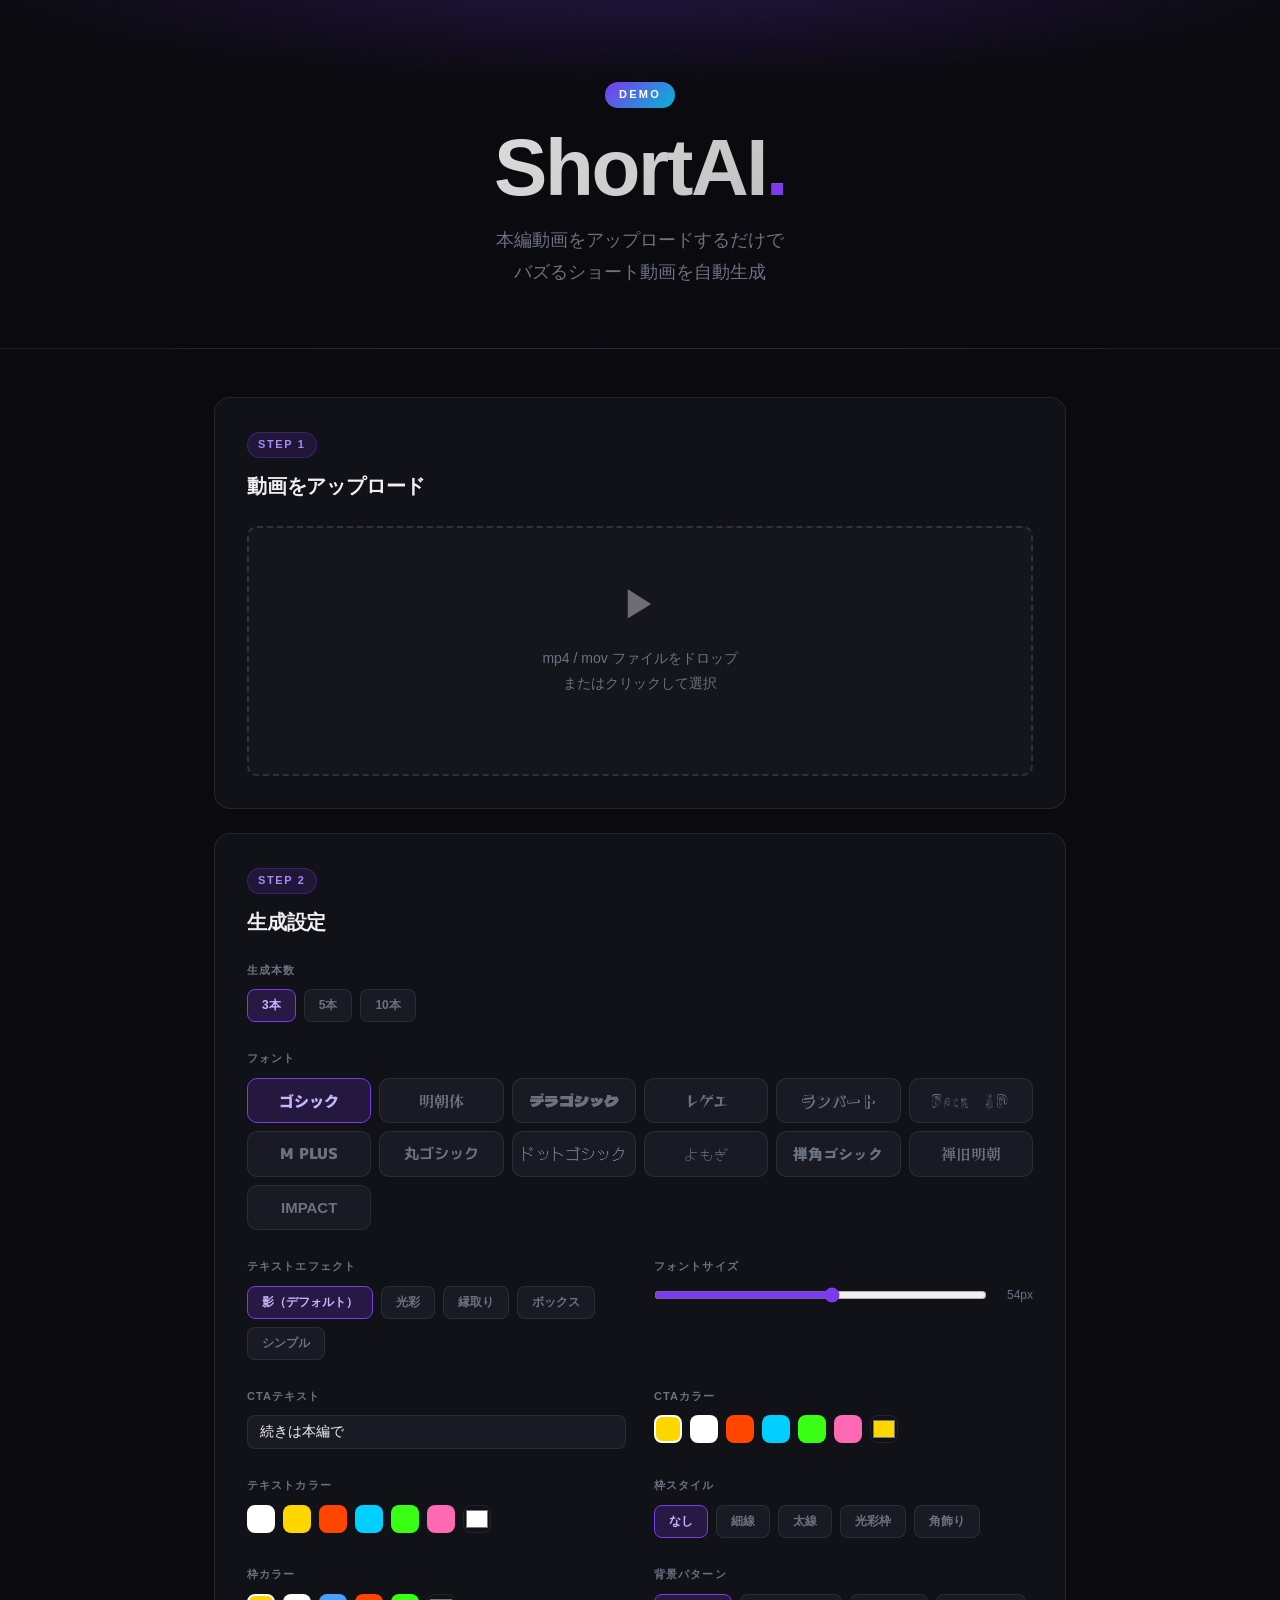
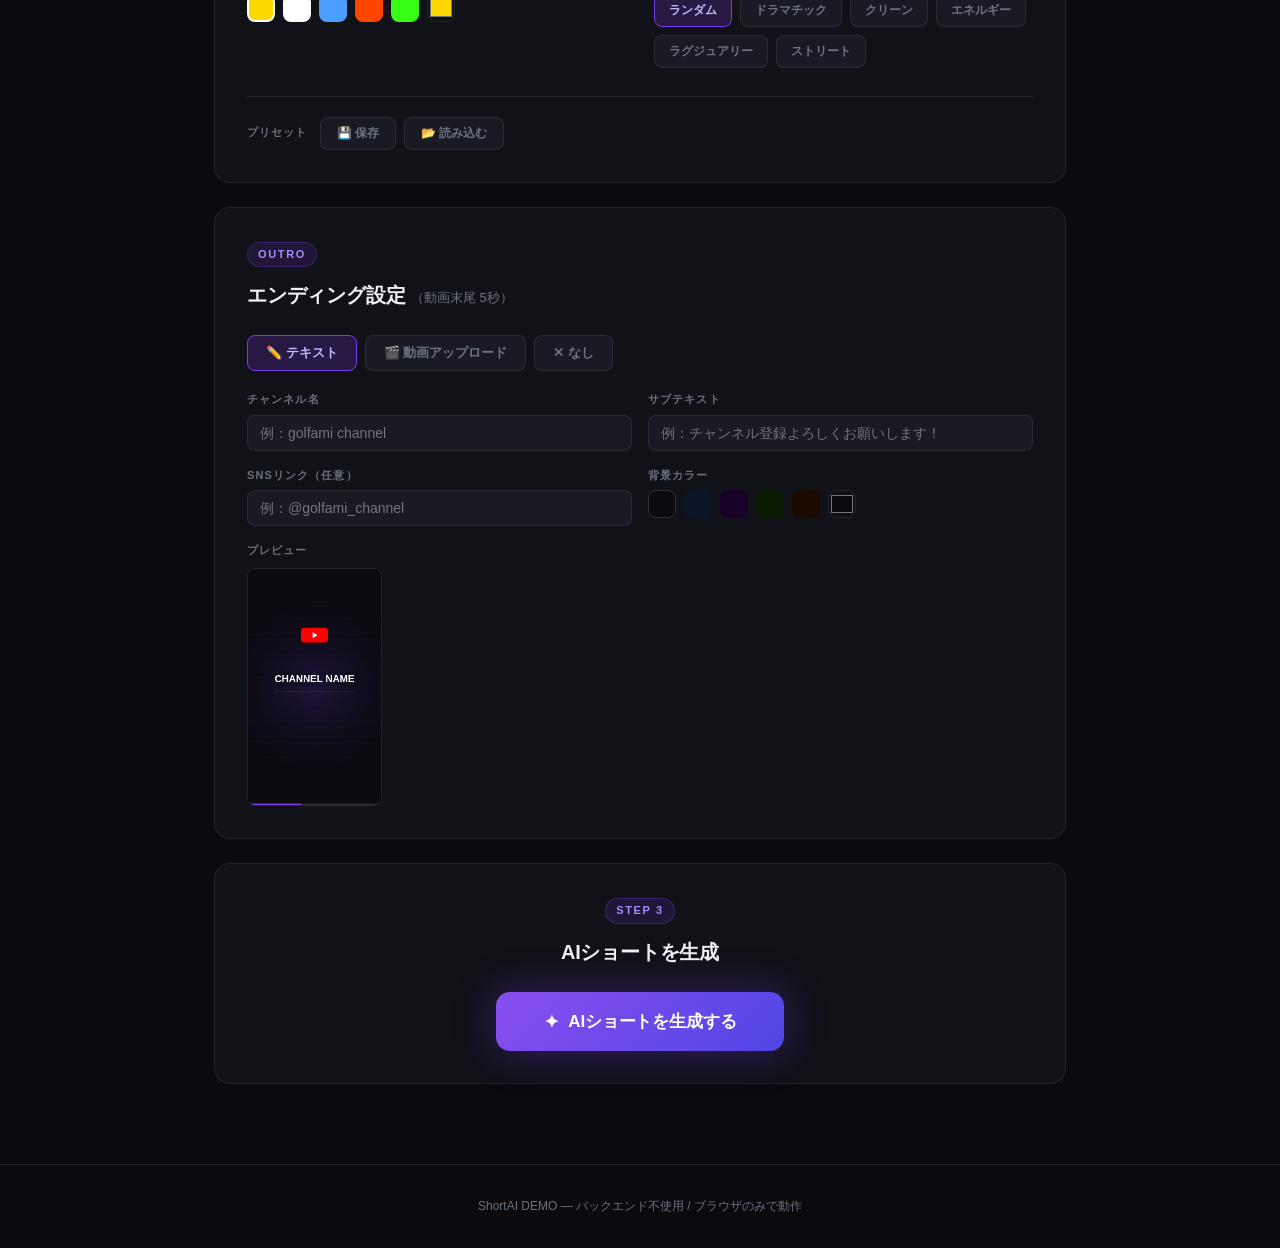
==== commit dd1b27b5: "フォントを大幅強化：13種類のビジュアルフォントピッカー - Google Fonts で日本語フォント12種追加   (デラゴシック/レゲエ/ランパート/Rock3D/M PLUS/丸ゴシック/ドッ" ====
--- a/index.html
+++ b/index.html
@@ -4,6 +4,9 @@
   <meta charset="UTF-8" />
   <meta name="viewport" content="width=device-width, initial-scale=1.0" />
   <title>ShortAI — AIショート動画生成デモ</title>
+  <link rel="preconnect" href="https://fonts.googleapis.com" />
+  <link rel="preconnect" href="https://fonts.gstatic.com" crossorigin />
+  <link href="https://fonts.googleapis.com/css2?family=Dela+Gothic+One&family=DotGothic16&family=M+PLUS+1p:wght@900&family=M+PLUS+Rounded+1c:wght@700&family=Noto+Sans+JP:wght@900&family=Noto+Serif+JP:wght@700&family=Rampart+One&family=Reggae+One&family=Rock+3D&family=Yomogi&family=Zen+Kaku+Gothic+New:wght@900&family=Zen+Old+Mincho:wght@700&display=swap" rel="stylesheet" />
   <link rel="stylesheet" href="style.css" />
 </head>
 <body>
@@ -50,15 +53,31 @@
           </div>
         </div>
 
-        <!-- テキストスタイル -->
-        <div class="setting-group">
-          <label class="setting-label">テキストスタイル</label>
+        <!-- フォントファミリー -->
+        <div class="setting-group setting-group--full">
+          <label class="setting-label">フォント</label>
+          <div class="font-picker" id="font-picker">
+            <button class="font-card active" data-value="gothic" style="font-family:'Noto Sans JP',sans-serif;font-weight:900;">ゴシック</button>
+            <button class="font-card" data-value="mincho" style="font-family:'Noto Serif JP',serif;font-weight:700;">明朝体</button>
+            <button class="font-card" data-value="dela" style="font-family:'Dela Gothic One',cursive;">デラゴシック</button>
+            <button class="font-card" data-value="reggae" style="font-family:'Reggae One',cursive;">レゲエ</button>
+            <button class="font-card" data-value="rampart" style="font-family:'Rampart One',cursive;">ランパート</button>
+            <button class="font-card" data-value="rock3d" style="font-family:'Rock 3D',cursive;">Rock 3D</button>
+            <button class="font-card" data-value="mplus" style="font-family:'M PLUS 1p',sans-serif;font-weight:900;">M PLUS</button>
+            <button class="font-card" data-value="rounded" style="font-family:'M PLUS Rounded 1c',sans-serif;font-weight:700;">丸ゴシック</button>
+            <button class="font-card" data-value="dot" style="font-family:'DotGothic16',sans-serif;">ドットゴシック</button>
+            <button class="font-card" data-value="yomogi" style="font-family:'Yomogi',cursive;">よもぎ</button>
+            <button class="font-card" data-value="zen" style="font-family:'Zen Kaku Gothic New',sans-serif;font-weight:900;">禅角ゴシック</button>
+            <button class="font-card" data-value="zenold" style="font-family:'Zen Old Mincho',serif;font-weight:700;">禅旧明朝</button>
+            <button class="font-card" data-value="impact" style="font-family:Impact,'Arial Narrow',sans-serif;font-weight:900;">IMPACT</button>
+          </div>
+        </div>
+
+        <!-- テキストエフェクト -->
+        <div class="setting-group">
+          <label class="setting-label">テキストエフェクト</label>
           <div class="btn-group" id="font-group">
-            <button class="toggle-btn active" data-value="gothic">ゴシック強調</button>
-            <button class="toggle-btn" data-value="mincho">明朝ドラマ風</button>
-            <button class="toggle-btn" data-value="youtube">YouTube風</button>
-            <button class="toggle-btn" data-value="rounded">丸ゴシック</button>
-            <button class="toggle-btn" data-value="impact">IMPACT</button>
+            <button class="toggle-btn active" data-value="gothic">影（デフォルト）</button>
             <button class="toggle-btn" data-value="glow">光彩</button>
             <button class="toggle-btn" data-value="stroke">縁取り</button>
             <button class="toggle-btn" data-value="box">ボックス</button>
--- a/style.css
+++ b/style.css
@@ -189,6 +189,46 @@
   cursor: pointer;
   padding: 0;
   flex-shrink: 0;
+}
+
+/* ===== FONT PICKER ===== */
+.setting-group--full {
+  grid-column: 1 / -1;
+}
+.font-picker {
+  display: grid;
+  grid-template-columns: repeat(auto-fill, minmax(120px, 1fr));
+  gap: 8px;
+  margin-top: 4px;
+}
+.font-card {
+  background: var(--surface2);
+  border: 1.5px solid var(--border);
+  border-radius: 10px;
+  padding: 12px 8px;
+  font-size: 15px;
+  color: var(--muted);
+  cursor: pointer;
+  transition: all 0.15s;
+  text-align: center;
+  line-height: 1.3;
+  white-space: nowrap;
+  overflow: hidden;
+  text-overflow: ellipsis;
+}
+.font-card:hover {
+  border-color: rgba(124,58,237,0.5);
+  color: var(--text);
+  background: rgba(124,58,237,0.08);
+}
+.font-card.active {
+  background: rgba(124,58,237,0.18);
+  border-color: var(--accent);
+  color: #c4b5fd;
+}
+@media (max-width: 480px) {
+  .font-picker { grid-template-columns: repeat(3, 1fr); }
+  .font-card { font-size: 13px; padding: 10px 4px; }
 }
 
 /* ===== RANGE SLIDER ===== */
